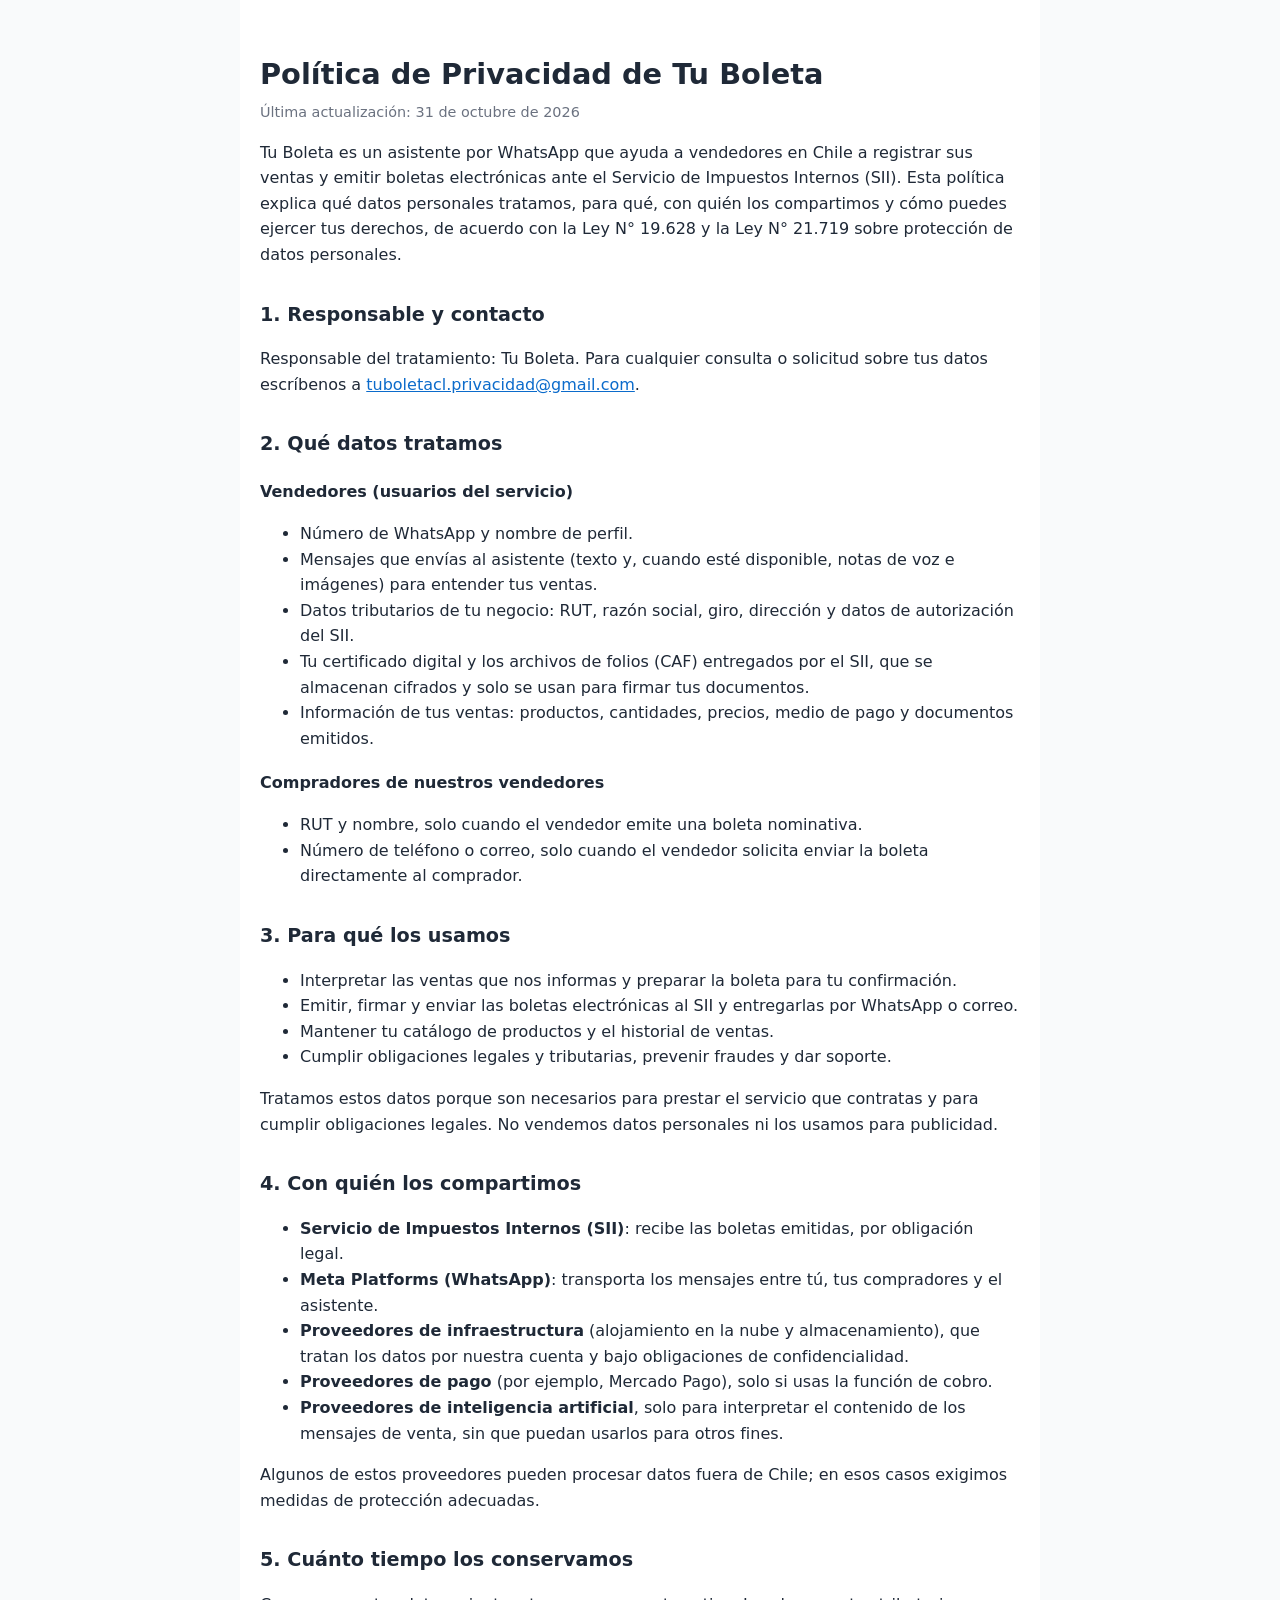
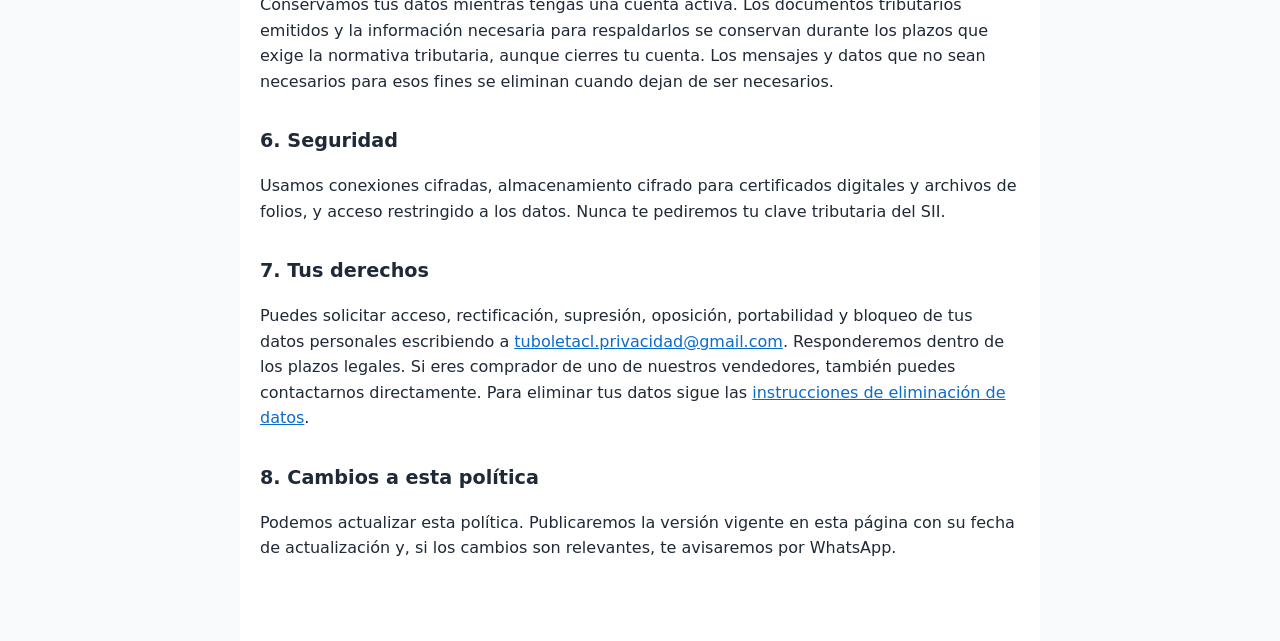
==== privacidad.html @ dbeae636 "Privacy policy and data deletion instructions Co-Authored-By: Claude Opus 5.5 <noreply@anthropic.com" ====
<!DOCTYPE html>
<html lang="es">
<head>
<meta charset="UTF-8">
<meta name="viewport" content="width=device-width, initial-scale=1">
<title>Política de Privacidad — Tu Boleta</title>
<link rel="stylesheet" href="estilo.css">
</head>
<body>
<main>
<h1>Política de Privacidad de Tu Boleta</h1>
<p class="meta">Última actualización: 31 de octubre de 2026</p>

<p>Tu Boleta es un asistente por WhatsApp que ayuda a vendedores en Chile a registrar sus ventas y emitir boletas electrónicas ante el Servicio de Impuestos Internos (SII). Esta política explica qué datos personales tratamos, para qué, con quién los compartimos y cómo puedes ejercer tus derechos, de acuerdo con la Ley N° 19.628 y la Ley N° 21.719 sobre protección de datos personales.</p>

<h2>1. Responsable y contacto</h2>
<p>Responsable del tratamiento: Tu Boleta. Para cualquier consulta o solicitud sobre tus datos escríbenos a <a href="mailto:tuboletacl.privacidad@gmail.com">tuboletacl.privacidad@gmail.com</a>.</p>

<h2>2. Qué datos tratamos</h2>
<h3>Vendedores (usuarios del servicio)</h3>
<ul>
  <li>Número de WhatsApp y nombre de perfil.</li>
  <li>Mensajes que envías al asistente (texto y, cuando esté disponible, notas de voz e imágenes) para entender tus ventas.</li>
  <li>Datos tributarios de tu negocio: RUT, razón social, giro, dirección y datos de autorización del SII.</li>
  <li>Tu certificado digital y los archivos de folios (CAF) entregados por el SII, que se almacenan cifrados y solo se usan para firmar tus documentos.</li>
  <li>Información de tus ventas: productos, cantidades, precios, medio de pago y documentos emitidos.</li>
</ul>
<h3>Compradores de nuestros vendedores</h3>
<ul>
  <li>RUT y nombre, solo cuando el vendedor emite una boleta nominativa.</li>
  <li>Número de teléfono o correo, solo cuando el vendedor solicita enviar la boleta directamente al comprador.</li>
</ul>

<h2>3. Para qué los usamos</h2>
<ul>
  <li>Interpretar las ventas que nos informas y preparar la boleta para tu confirmación.</li>
  <li>Emitir, firmar y enviar las boletas electrónicas al SII y entregarlas por WhatsApp o correo.</li>
  <li>Mantener tu catálogo de productos y el historial de ventas.</li>
  <li>Cumplir obligaciones legales y tributarias, prevenir fraudes y dar soporte.</li>
</ul>
<p>Tratamos estos datos porque son necesarios para prestar el servicio que contratas y para cumplir obligaciones legales. No vendemos datos personales ni los usamos para publicidad.</p>

<h2>4. Con quién los compartimos</h2>
<ul>
  <li><strong>Servicio de Impuestos Internos (SII)</strong>: recibe las boletas emitidas, por obligación legal.</li>
  <li><strong>Meta Platforms (WhatsApp)</strong>: transporta los mensajes entre tú, tus compradores y el asistente.</li>
  <li><strong>Proveedores de infraestructura</strong> (alojamiento en la nube y almacenamiento), que tratan los datos por nuestra cuenta y bajo obligaciones de confidencialidad.</li>
  <li><strong>Proveedores de pago</strong> (por ejemplo, Mercado Pago), solo si usas la función de cobro.</li>
  <li><strong>Proveedores de inteligencia artificial</strong>, solo para interpretar el contenido de los mensajes de venta, sin que puedan usarlos para otros fines.</li>
</ul>
<p>Algunos de estos proveedores pueden procesar datos fuera de Chile; en esos casos exigimos medidas de protección adecuadas.</p>

<h2>5. Cuánto tiempo los conservamos</h2>
<p>Conservamos tus datos mientras tengas una cuenta activa. Los documentos tributarios emitidos y la información necesaria para respaldarlos se conservan durante los plazos que exige la normativa tributaria, aunque cierres tu cuenta. Los mensajes y datos que no sean necesarios para esos fines se eliminan cuando dejan de ser necesarios.</p>

<h2>6. Seguridad</h2>
<p>Usamos conexiones cifradas, almacenamiento cifrado para certificados digitales y archivos de folios, y acceso restringido a los datos. Nunca te pediremos tu clave tributaria del SII.</p>

<h2>7. Tus derechos</h2>
<p>Puedes solicitar acceso, rectificación, supresión, oposición, portabilidad y bloqueo de tus datos personales escribiendo a <a href="mailto:tuboletacl.privacidad@gmail.com">tuboletacl.privacidad@gmail.com</a>. Responderemos dentro de los plazos legales. Si eres comprador de uno de nuestros vendedores, también puedes contactarnos directamente. Para eliminar tus datos sigue las <a href="eliminacion-datos.html">instrucciones de eliminación de datos</a>.</p>

<h2>8. Cambios a esta política</h2>
<p>Podemos actualizar esta política. Publicaremos la versión vigente en esta página con su fecha de actualización y, si los cambios son relevantes, te avisaremos por WhatsApp.</p>
</main>
</body>
</html>
---- estilo.css ----
body { margin: 0; font-family: system-ui, -apple-system, "Segoe UI", Roboto, sans-serif; color: #1f2937; background: #f9fafb; line-height: 1.6; }
main { max-width: 760px; margin: 0 auto; padding: 32px 20px 64px; background: #fff; }
h1 { font-size: 1.8rem; margin-bottom: 0.2rem; }
h2 { font-size: 1.2rem; margin-top: 2rem; }
h3 { font-size: 1rem; margin-top: 1.2rem; }
.meta { color: #6b7280; font-size: 0.9rem; margin-top: 0; }
a { color: #0b6bcb; }
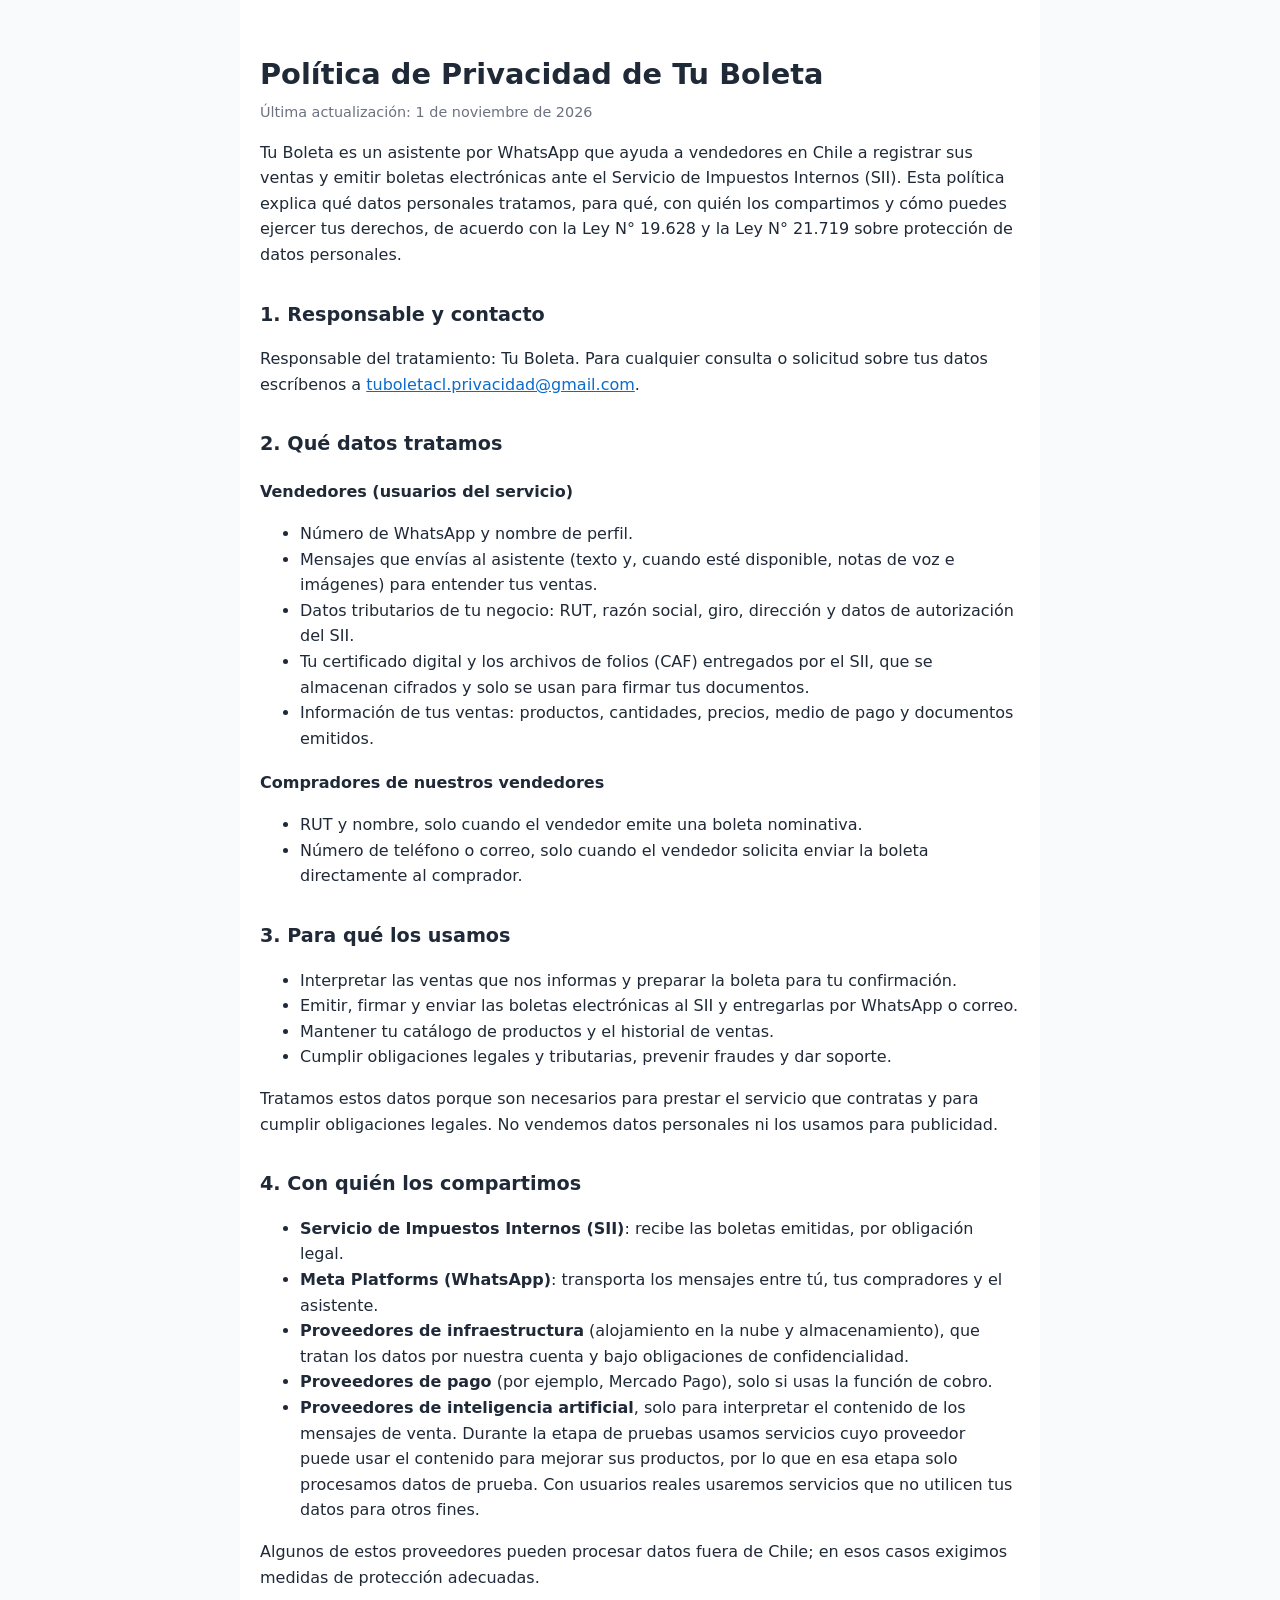
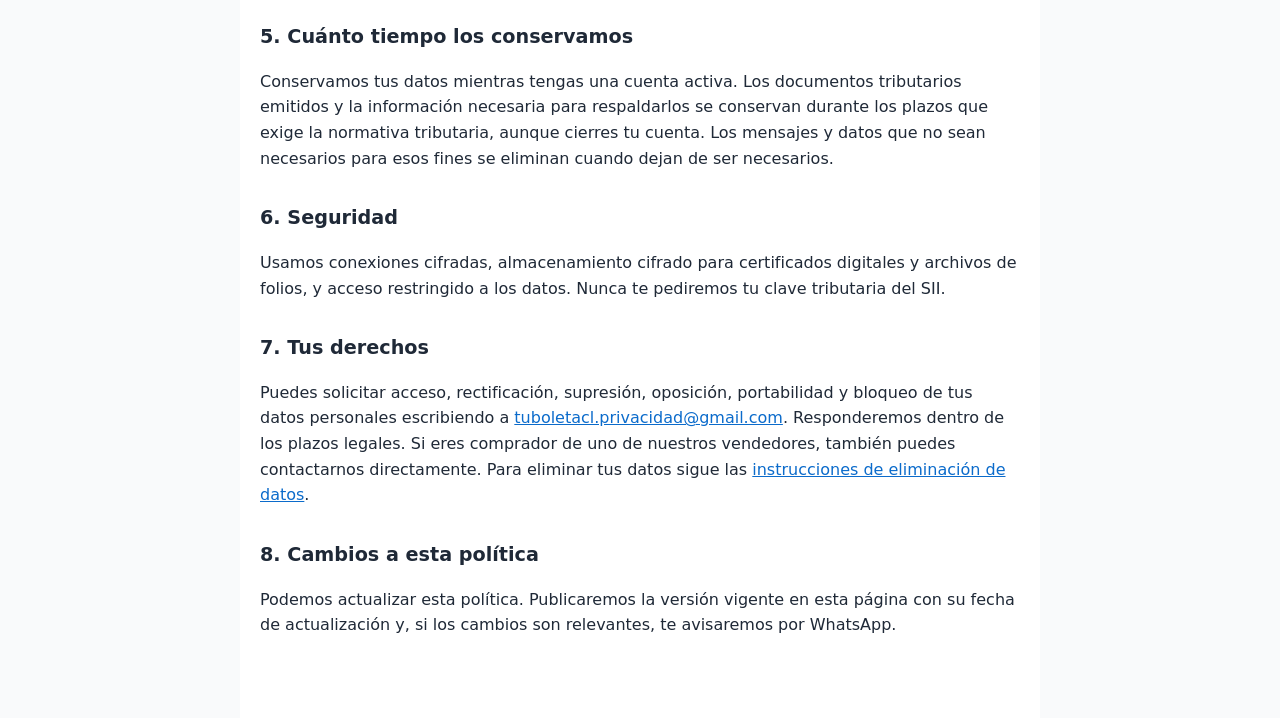
==== commit 26b463f9: "Privacy policy: disclose test-stage AI provider data use" ====
--- a/privacidad.html
+++ b/privacidad.html
@@ -9,7 +9,7 @@
 <body>
 <main>
 <h1>Política de Privacidad de Tu Boleta</h1>
-<p class="meta">Última actualización: 31 de octubre de 2026</p>
+<p class="meta">Última actualización: 1 de noviembre de 2026</p>
 
 <p>Tu Boleta es un asistente por WhatsApp que ayuda a vendedores en Chile a registrar sus ventas y emitir boletas electrónicas ante el Servicio de Impuestos Internos (SII). Esta política explica qué datos personales tratamos, para qué, con quién los compartimos y cómo puedes ejercer tus derechos, de acuerdo con la Ley N° 19.628 y la Ley N° 21.719 sobre protección de datos personales.</p>
 
@@ -46,7 +46,7 @@
   <li><strong>Meta Platforms (WhatsApp)</strong>: transporta los mensajes entre tú, tus compradores y el asistente.</li>
   <li><strong>Proveedores de infraestructura</strong> (alojamiento en la nube y almacenamiento), que tratan los datos por nuestra cuenta y bajo obligaciones de confidencialidad.</li>
   <li><strong>Proveedores de pago</strong> (por ejemplo, Mercado Pago), solo si usas la función de cobro.</li>
-  <li><strong>Proveedores de inteligencia artificial</strong>, solo para interpretar el contenido de los mensajes de venta, sin que puedan usarlos para otros fines.</li>
+  <li><strong>Proveedores de inteligencia artificial</strong>, solo para interpretar el contenido de los mensajes de venta. Durante la etapa de pruebas usamos servicios cuyo proveedor puede usar el contenido para mejorar sus productos, por lo que en esa etapa solo procesamos datos de prueba. Con usuarios reales usaremos servicios que no utilicen tus datos para otros fines.</li>
 </ul>
 <p>Algunos de estos proveedores pueden procesar datos fuera de Chile; en esos casos exigimos medidas de protección adecuadas.</p>
 
